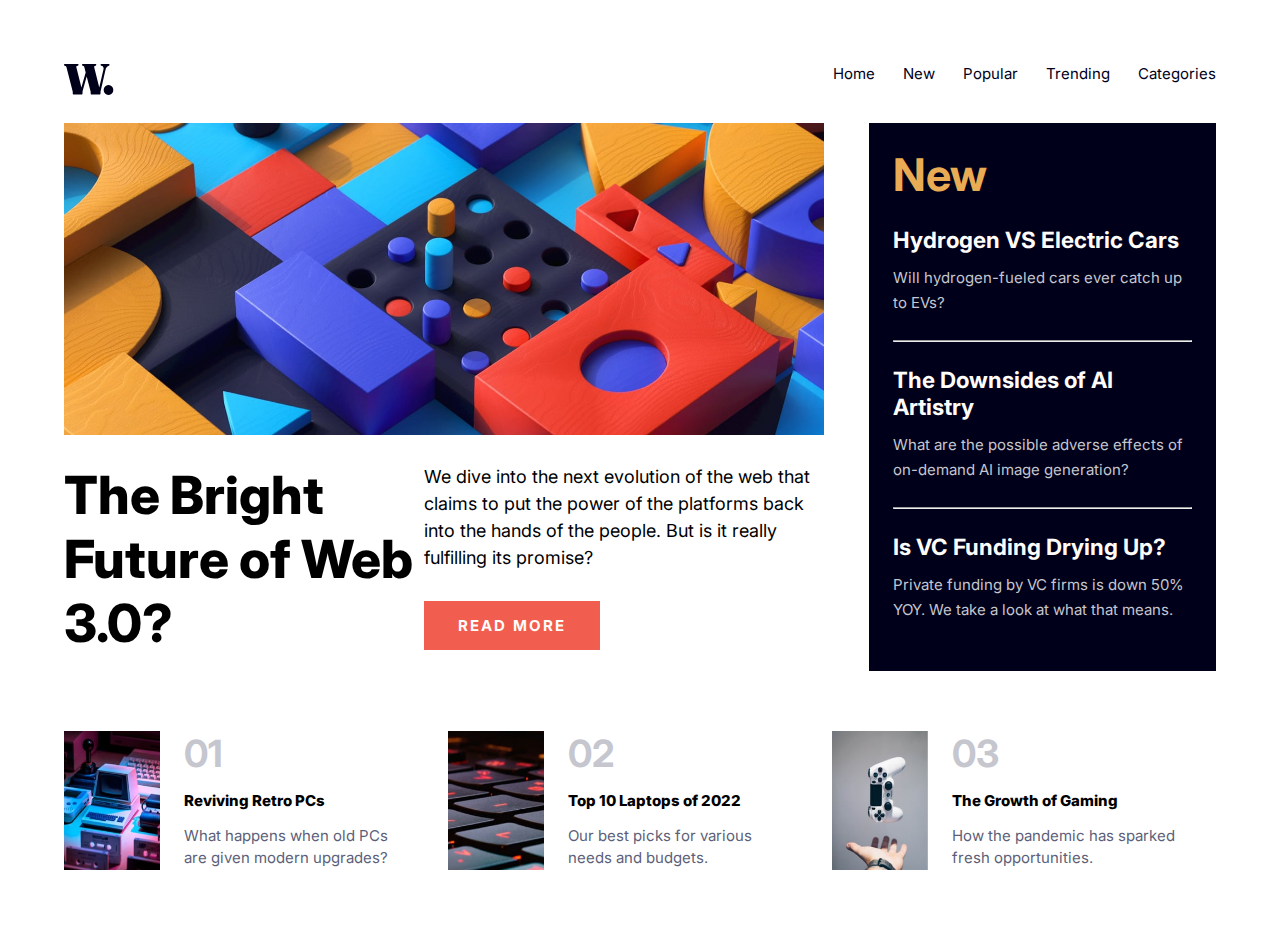
==== news-homepage/index.html @ a268c38a "news homepage" ====
<!DOCTYPE html>
<html lang="en">
  <head>
    <meta charset="UTF-8" />
    <meta name="viewport" content="width=device-width, initial-scale=1.0" />
    <!-- displays site properly based on user's device -->
    <link rel="icon" type="image/png" sizes="32x32" href="./assets/images/favicon-32x32.png" />
    <title>Frontend Mentor | News homepage</title>
    <link rel="preconnect" href="https://fonts.googleapis.com" />
    <link rel="preconnect" href="https://fonts.gstatic.com" crossorigin />
    <link href="https://fonts.googleapis.com/css2?family=Inter:wght@400;700;800&display=swap" rel="stylesheet" />
    <link rel="stylesheet" href="./css/style.css" />
  </head>
  <body>
    <div class="wrapper">
      <div class="navbar">
        <div class="logo"><img src="./assets/images/logo.svg" alt="logo" width="50" /></div>
        <div class="links">
          <a href="#">Home</a>
          <a href="#">New</a>
          <a href="#">Popular</a>
          <a href="#">Trending</a>
          <a href="#">Categories</a>
        </div>
      </div>
      <div class="main">
        <div class="spotlight">
          <img src="./assets/images/image-web-3-desktop.jpg" alt="web image" width="100%" />
          <div class="spotlight__wrapper">
            <h1>The Bright Future of Web 3.0?</h1>
            <div class="spotlight__wrapper--info">
              <p>
                We dive into the next evolution of the web that claims to put the power of the platforms back into the hands of the people. But is it really
                fulfilling its promise?
              </p>
              <a href="#">Read more</a>
            </div>
          </div>
        </div>
        <aside class="trends">
          <h2>New</h2>
          <h3>Hydrogen VS Electric Cars</h3>
          <p>Will hydrogen-fueled cars ever catch up to EVs?</p>
          <hr />
          <h3>The Downsides of AI Artistry</h3>
          <p>What are the possible adverse effects of on-demand AI image generation?</p>
          <hr />
          <h3>Is VC Funding Drying Up?</h3>
          <p>Private funding by VC firms is down 50% YOY. We take a look at what that means.</p>
        </aside>
      </div>
      <div class="hotnews">
        <div class="wrapper">
          <img src="./assets/images/image-retro-pcs.jpg" alt="" width="25%">
          <div class="wrapper__info">
            <p class="number">01</p>
            <p class="header">Reviving Retro PCs</p>
            <p class="info">What happens when old PCs are given modern upgrades?</p>
          </div>
        </div>
        <div class="wrapper">
          <img src="./assets/images/image-top-laptops.jpg" alt="" width="25%">
          <div class="wrapper__info">
            <p class="number">02</p>
            <p class="header">Top 10 Laptops of 2022</p>
            <p class="info">Our best picks for various needs and budgets.</p>
          </div>
        </div>
        <div class="wrapper">
          <img src="./assets/images/image-gaming-growth.jpg" alt="" width="25%">
          <div class="wrapper__info">
            <p class="number">03</p>
            <p class="header">The Growth of Gaming</p>
            <p class="info">How the pandemic has sparked fresh opportunities.</p>
          </div>
        </div>
      </div>
    </div>
  </body>
</html>
---- news-homepage/css/style.css ----
* {
  margin: 0;
  padding: 0;
  box-sizing: border-box;
  font-size: 15px;
  font-family: "Inter", sans-serif;
}
* a {
  text-decoration: none;
}

.wrapper {
  margin: 64px;
}
.wrapper .navbar {
  display: flex;
  justify-content: space-between;
}
.wrapper .navbar .links a {
  margin-left: 24px;
  color: hsl(240deg, 100%, 5%);
}
.wrapper .main {
  margin-top: 24px;
  display: flex;
}
.wrapper .main .spotlight {
  flex-grow: 2;
}
.wrapper .main .spotlight__wrapper {
  margin-top: 24px;
  display: flex;
  justify-content: space-between;
}
.wrapper .main .spotlight__wrapper h1 {
  font-size: 3.5rem;
  width: 350px;
  font-weight: 800;
}
.wrapper .main .spotlight__wrapper--info {
  width: 400px;
}
.wrapper .main .spotlight__wrapper--info p {
  line-height: 1.5;
  font-size: 1.2rem;
  margin-bottom: 3rem;
}
.wrapper .main .spotlight__wrapper--info a {
  background-color: hsl(5deg, 85%, 63%);
  color: hsl(36deg, 100%, 99%);
  padding: 15px 34px;
  text-transform: uppercase;
  font-weight: bold;
  letter-spacing: 2px;
}
.wrapper .main .trends {
  flex-grow: 1;
  margin-left: 45px;
  background-color: hsl(240deg, 100%, 5%);
  padding: 24px;
}
.wrapper .main .trends h2 {
  color: hsl(35deg, 77%, 62%);
  font-size: 3rem;
}
.wrapper .main .trends h3 {
  font-size: 1.5rem;
  color: hsl(36deg, 100%, 99%);
  margin-top: 24px;
}
.wrapper .main .trends p {
  color: hsl(233deg, 8%, 79%);
  margin: 12px 0 24px 0;
  line-height: 1.7;
}
.wrapper .hotnews {
  margin-top: 4rem;
  display: flex;
}
.wrapper .hotnews .wrapper {
  display: flex;
  margin: 0;
}
.wrapper .hotnews .wrapper__info {
  display: block;
  margin: 0 24px;
}
.wrapper .hotnews .wrapper__info .number {
  font-size: 2.5rem;
  color: hsl(233deg, 8%, 79%);
  font-weight: 700;
}
.wrapper .hotnews .wrapper__info .header {
  margin-top: 1rem;
  font-weight: 800;
}
.wrapper .hotnews .wrapper__info .info {
  margin-top: 1rem;
  width: 230px;
  color: hsl(236deg, 13%, 42%);
  line-height: 1.5;
}

/*# sourceMappingURL=style.css.map */
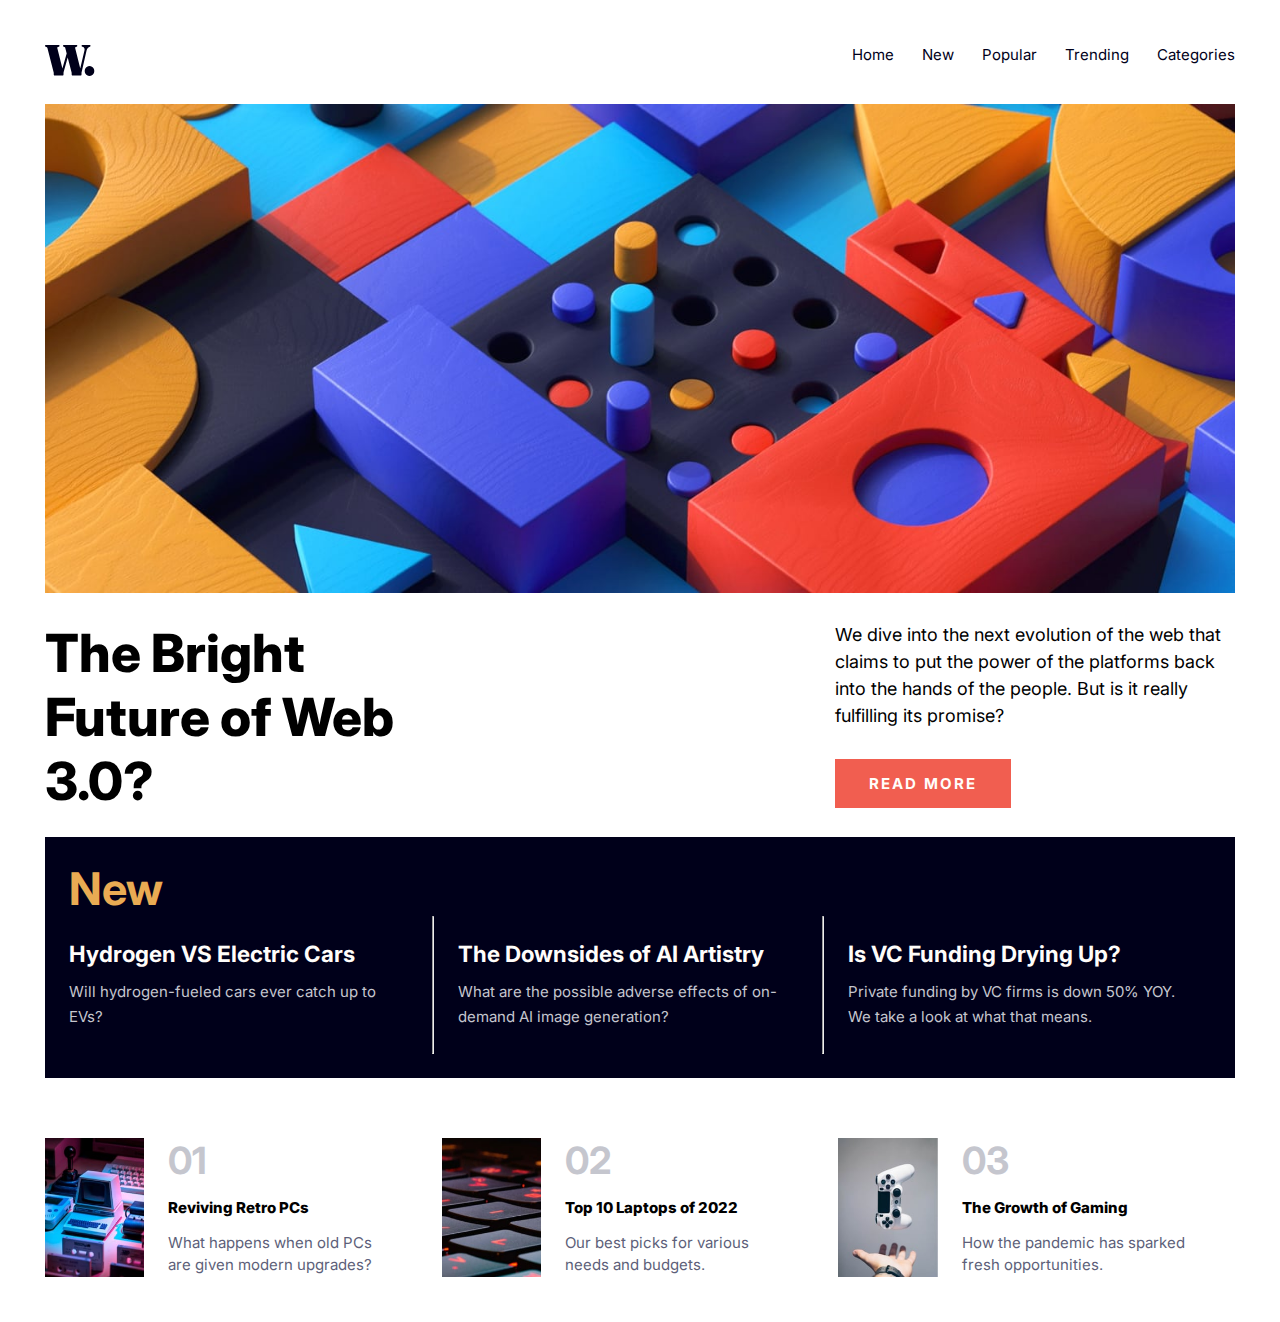
==== commit 82cb7a7f: "mobile and tablet view" ====
--- a/news-homepage/index.html
+++ b/news-homepage/index.html
@@ -13,6 +13,19 @@
   </head>
   <body>
     <div class="wrapper">
+      <div class="menu__wrapper">
+        <div class="menu__card">  
+          <img src="./assets/images/icon-menu-close.svg" alt="menu close icon" class="menu__close">
+          <div class="links">
+            <a href="#">Home</a>
+            <a href="#">New</a>
+            <a href="#">Popular</a>
+            <a href="#">Trending</a>
+            <a href="#">Categories</a>
+          </div>
+        </div>
+        <div class="backdrop"></div>
+      </div>
       <div class="navbar">
         <div class="logo"><img src="./assets/images/logo.svg" alt="logo" width="50" /></div>
         <div class="links">
@@ -21,6 +34,9 @@
           <a href="#">Popular</a>
           <a href="#">Trending</a>
           <a href="#">Categories</a>
+        </div>
+        <div class="menu">
+          <img src="./assets/images/icon-menu.svg" alt="menu icon">
         </div>
       </div>
       <div class="main">
@@ -39,19 +55,31 @@
         </div>
         <aside class="trends">
           <h2>New</h2>
-          <h3>Hydrogen VS Electric Cars</h3>
-          <p>Will hydrogen-fueled cars ever catch up to EVs?</p>
-          <hr />
-          <h3>The Downsides of AI Artistry</h3>
-          <p>What are the possible adverse effects of on-demand AI image generation?</p>
-          <hr />
-          <h3>Is VC Funding Drying Up?</h3>
-          <p>Private funding by VC firms is down 50% YOY. We take a look at what that means.</p>
+          <div class="trends__wrapper">
+            <div class="box">
+              <h3>Hydrogen VS Electric Cars</h3>
+              <p>Will hydrogen-fueled cars ever catch up to EVs?</p>
+            </div>
+            <hr />
+            <div class="box">
+              <h3>The Downsides of AI Artistry</h3>
+              <p>What are the possible adverse effects of on-demand AI image generation?</p>
+            </div>
+            <hr />
+            <div class="box">
+              <h3>Is VC Funding Drying Up?</h3>
+              <p>Private funding by VC firms is down 50% YOY. We take a look at what that means.</p>
+            </div>
+          </div>
+
+          
+          
+          
         </aside>
       </div>
       <div class="hotnews">
         <div class="wrapper">
-          <img src="./assets/images/image-retro-pcs.jpg" alt="" width="25%">
+          <img src="./assets/images/image-retro-pcs.jpg" alt="" width="25%" />
           <div class="wrapper__info">
             <p class="number">01</p>
             <p class="header">Reviving Retro PCs</p>
@@ -59,7 +87,7 @@
           </div>
         </div>
         <div class="wrapper">
-          <img src="./assets/images/image-top-laptops.jpg" alt="" width="25%">
+          <img src="./assets/images/image-top-laptops.jpg" alt="" width="25%" />
           <div class="wrapper__info">
             <p class="number">02</p>
             <p class="header">Top 10 Laptops of 2022</p>
@@ -67,7 +95,7 @@
           </div>
         </div>
         <div class="wrapper">
-          <img src="./assets/images/image-gaming-growth.jpg" alt="" width="25%">
+          <img src="./assets/images/image-gaming-growth.jpg" alt="" width="25%" />
           <div class="wrapper__info">
             <p class="number">03</p>
             <p class="header">The Growth of Gaming</p>
@@ -76,5 +104,6 @@
         </div>
       </div>
     </div>
+    <script src="script.js"></script>
   </body>
 </html>
--- a/news-homepage/css/style.css
+++ b/news-homepage/css/style.css
@@ -1,4 +1,5 @@
 * {
+  scroll-behavior: smooth;
   margin: 0;
   padding: 0;
   box-sizing: border-box;
@@ -12,6 +13,164 @@
 .wrapper {
   margin: 64px;
 }
+.wrapper .menu__wrapper {
+  display: none;
+}
+@media (max-width: 1290px) {
+  .wrapper {
+    margin: 45px;
+  }
+  .wrapper .menu__wrapper {
+    display: none;
+  }
+  .wrapper .navbar .menu {
+    display: none;
+  }
+  .wrapper .main {
+    display: flex;
+    flex-direction: column;
+  }
+  .wrapper .main .trends {
+    margin-top: 24px;
+    margin-left: 0 !important;
+  }
+  .wrapper .main .trends .trends__wrapper {
+    display: flex;
+  }
+  .wrapper .main .trends .trends__wrapper .box {
+    margin-right: 24px;
+    width: 540px;
+  }
+  .wrapper .main .trends .trends__wrapper .box:not(:nth-child(1)) {
+    margin-left: 24px;
+  }
+}
+@media (max-width: 1180px) {
+  .wrapper .hotnews .wrapper img {
+    width: 23%;
+  }
+  .wrapper .hotnews .wrapper .wrapper__info .info {
+    width: 220px;
+  }
+}
+@media (max-width: 1180px) and (max-width: 1034px) {
+  .wrapper .hotnews {
+    display: flex;
+    flex-direction: column;
+    gap: 24px;
+  }
+  .wrapper .hotnews .wrapper .wrapper__info .number {
+    font-size: 4rem;
+  }
+  .wrapper .hotnews .wrapper .wrapper__info .header {
+    font-size: 3rem;
+  }
+  .wrapper .hotnews .wrapper .wrapper__info .info {
+    font-size: 1rem;
+    width: 100%;
+  }
+}
+@media (max-width: 640px) {
+  .wrapper {
+    margin: 24px;
+  }
+  .wrapper .menu__wrapper .menu__card {
+    z-index: 2;
+    position: fixed;
+    right: 0;
+    top: 0;
+    width: 70%;
+    height: 100vh;
+    background-color: white;
+    display: flex;
+    flex-direction: column;
+  }
+  .wrapper .menu__wrapper .menu__card img {
+    width: 34px;
+    position: absolute;
+    right: 0;
+    margin: 24px;
+    top: 0;
+  }
+  .wrapper .menu__wrapper .menu__card .links {
+    margin-top: 178px;
+    margin-left: 34px;
+    display: flex;
+    flex-direction: column;
+    justify-content: center;
+    align-items: flex-start;
+    gap: 2em;
+  }
+  .wrapper .menu__wrapper .menu__card .links a {
+    font-size: 1.5rem;
+    color: hsl(240deg, 100%, 5%);
+  }
+  .wrapper .menu__wrapper .backdrop {
+    position: fixed;
+    z-index: 1;
+    top: 0;
+    left: 0;
+    padding: 0;
+    width: 100vw;
+    height: 100vh;
+    background-color: rgba(0, 0, 0, 0.468);
+  }
+  .wrapper .navbar {
+    display: flex;
+    justify-content: center;
+  }
+  .wrapper .navbar .links {
+    display: none;
+  }
+  .wrapper .navbar .menu {
+    display: flex !important;
+    justify-content: center;
+    align-items: center;
+  }
+  .wrapper .main {
+    display: flex;
+    flex-direction: column;
+  }
+  .wrapper .main .spotlight .spotlight__wrapper {
+    display: flex;
+    flex-direction: column;
+  }
+  .wrapper .main .spotlight .spotlight__wrapper h1 {
+    font-size: 2.5rem;
+    width: 260px;
+  }
+  .wrapper .main .spotlight .spotlight__wrapper .spotlight__wrapper--info {
+    margin-top: 10px;
+    width: 340px;
+  }
+  .wrapper .main .trends {
+    margin-top: 5rem;
+    padding-bottom: 10px !important;
+  }
+  .wrapper .main .trends .trends__wrapper {
+    display: block;
+  }
+  .wrapper .main .trends .trends__wrapper .box {
+    width: 290px;
+  }
+  .wrapper .main .trends .trends__wrapper .box h3 {
+    font-size: 1.3rem;
+  }
+  .wrapper .main .trends .trends__wrapper .box:not(:nth-child(1)) {
+    margin-left: 0;
+  }
+  .wrapper .hotnews {
+    display: flex;
+    flex-direction: column;
+    gap: 45px;
+  }
+  .wrapper .hotnews .wrapper__info .number {
+    font-size: 2rem !important;
+  }
+  .wrapper .hotnews .wrapper__info .header {
+    font-size: 1rem !important;
+  }
+}
 .wrapper .navbar {
   display: flex;
   justify-content: space-between;
@@ -19,6 +178,9 @@
 .wrapper .navbar .links a {
   margin-left: 24px;
   color: hsl(240deg, 100%, 5%);
+}
+.wrapper .navbar .menu {
+  display: none;
 }
 .wrapper .main {
   margin-top: 24px;
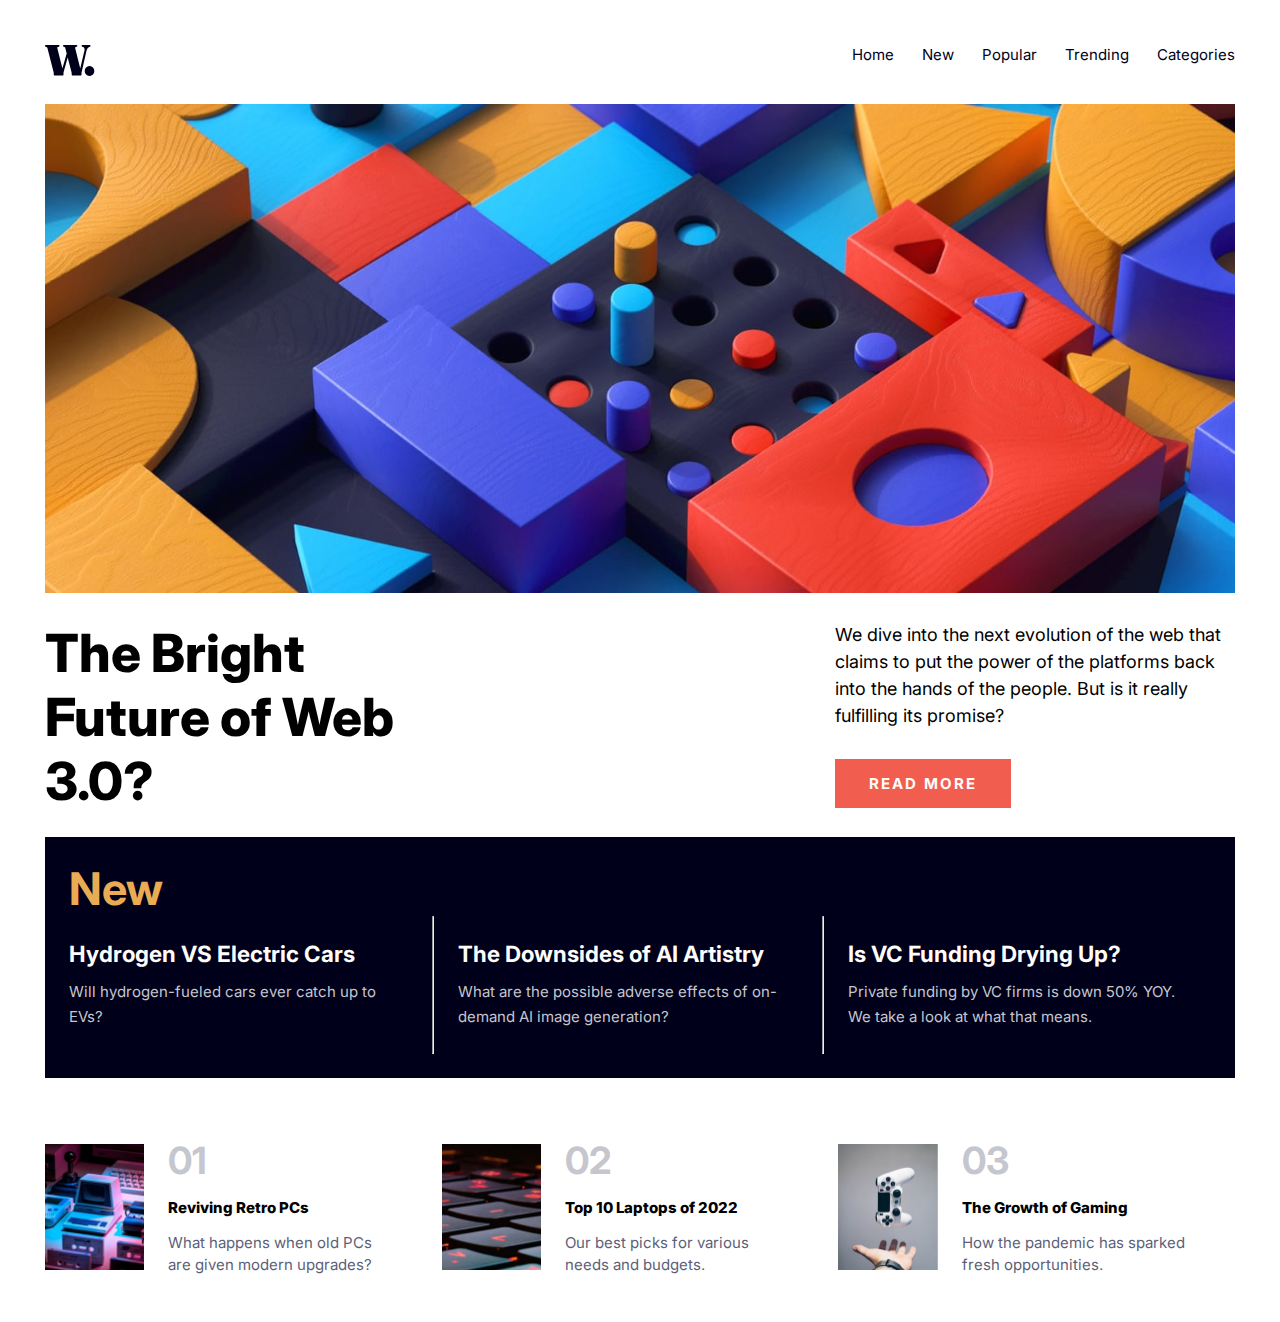
==== commit a67e2806: "image styles and resposive main image changes" ====
--- a/news-homepage/index.html
+++ b/news-homepage/index.html
@@ -41,7 +41,11 @@
       </div>
       <div class="main">
         <div class="spotlight">
-          <img src="./assets/images/image-web-3-desktop.jpg" alt="web image" width="100%" />
+          <picture>
+            <source media="(min-width: 650px)" srcset="./assets/images/image-web-3-desktop.jpg"></source>
+            <source media="(min-width: 465px)" srcset="./assets/images/image-web-3-mobile.jpg"></source>
+            <img src="./assets/images/image-web-3-desktop.jpg" alt="" width="100%">
+          </picture>
           <div class="spotlight__wrapper">
             <h1>The Bright Future of Web 3.0?</h1>
             <div class="spotlight__wrapper--info">
--- a/news-homepage/css/style.css
+++ b/news-homepage/css/style.css
@@ -243,6 +243,9 @@
   display: flex;
   margin: 0;
 }
+.wrapper .hotnews .wrapper img {
+  object-fit: contain;
+}
 .wrapper .hotnews .wrapper__info {
   display: block;
   margin: 0 24px;
